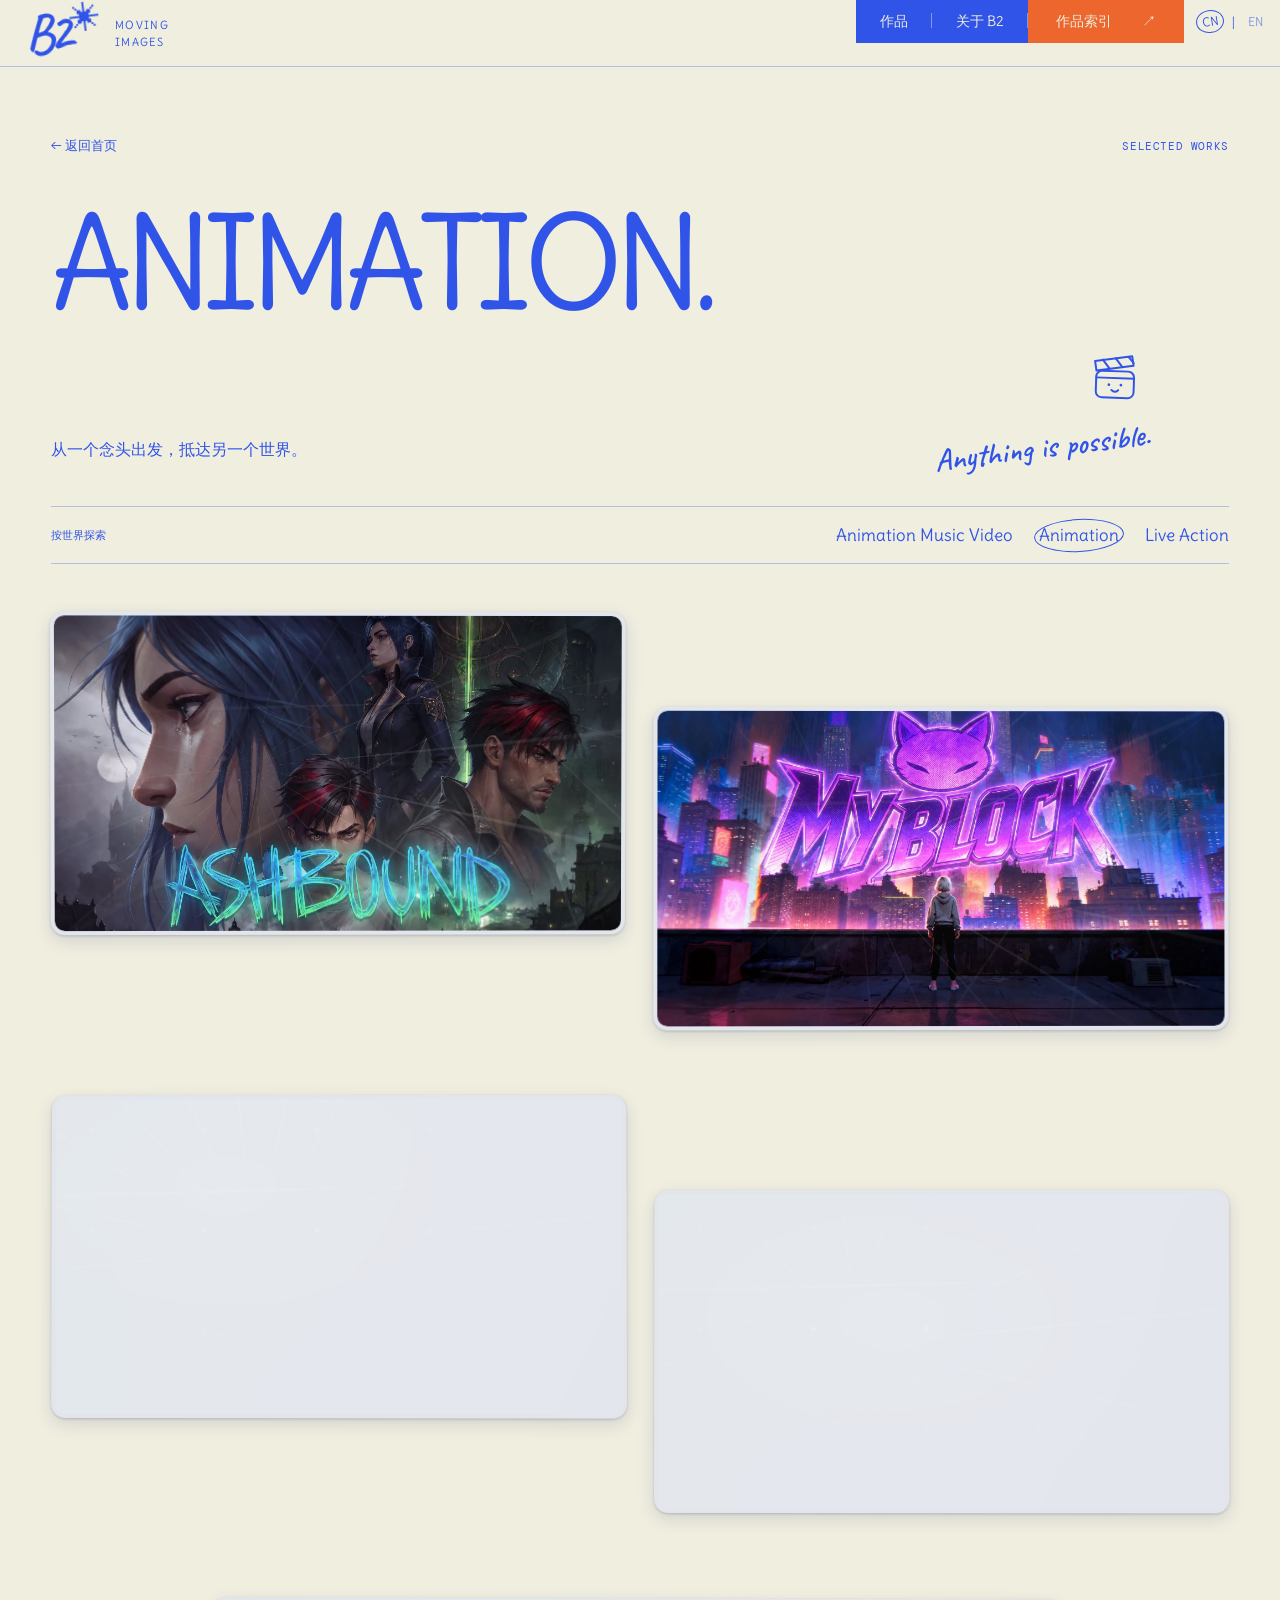
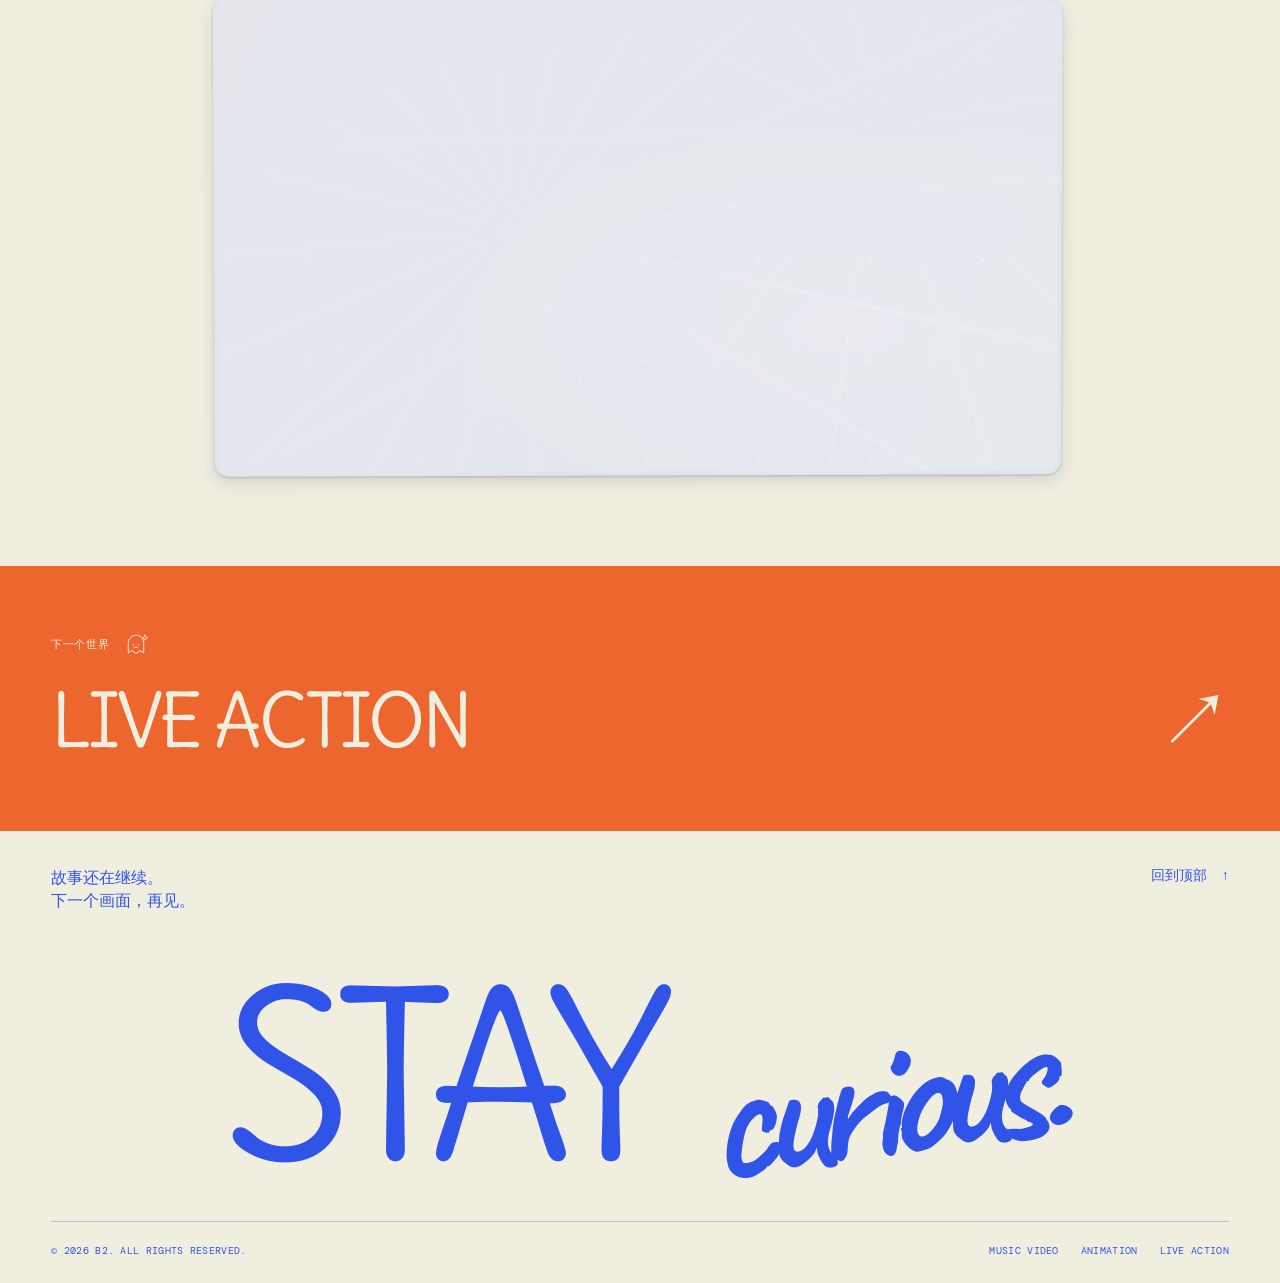
==== animation.html @ 69fdc67d "Publish B2 Design Portfolio" ====
<!doctype html>
<html lang="zh-CN"><head><meta charset="UTF-8"><meta name="viewport" content="width=device-width, initial-scale=1"><script>try{var pending=JSON.parse(sessionStorage.getItem('b2-page-transition'));var normalize=function(p){return p.replace(/\/index(?:\.html)?\/?$/,'/').replace(/\.html$/,'').replace(/\/$/,'')||'/'};if(pending&&Date.now()-pending.at<12000&&normalize(pending.to)===normalize(location.pathname)&&!matchMedia('(prefers-reduced-motion: reduce)').matches)document.documentElement.classList.add('is-entering');sessionStorage.removeItem('b2-page-transition')}catch{}</script><meta name="theme-color" content="#3154e8"><title>Animation — B2 Design Portfolio</title><meta name="description" content="ASHBOUND、MY BLOCK、THE LAST BUN、The Multiverse Hates Me、You Are Hired。B2的动画作品。"><meta property="og:type" content="website"><meta property="og:title" content="Animation — B2 Design Portfolio"><meta property="og:description" content="ASHBOUND、MY BLOCK、THE LAST BUN、The Multiverse Hates Me、You Are Hired。B2的动画作品。"><link rel="icon" href="assets/favicon.svg" type="image/svg+xml"><link rel="preload" href="assets/delius.ttf" as="font" type="font/ttf" crossorigin><link rel="stylesheet" href="styles.css?v=playback"><link rel="stylesheet" href="holo-card.css"><link rel="stylesheet" href="motion.css"><link rel="stylesheet" href="doodles.css"><script src="app.js?v=playback" defer></script><script src="holo-card.js" defer></script><script src="motion.js" defer></script><link rel="canonical" href="https://13726575091lj-ai.github.io/Coffee-Atlas/animation.html"><meta property="og:image" content="https://13726575091lj-ai.github.io/Coffee-Atlas/assets/ashbound.webp"></head><body data-page="animation" id="top"><div class="page-transition" id="page-transition" aria-hidden="true"><div class="transition-brand">B2<b>✳</b></div><div class="transition-inner"><div class="transition-loader"><div class="loaders"><div class="loader" style="--angle:0deg"></div><div class="loader" style="--angle:20deg"></div><div class="loader" style="--angle:40deg"></div><div class="loader" style="--angle:60deg"></div><div class="loader" style="--angle:80deg"></div><div class="loader" style="--angle:100deg"></div><div class="loader" style="--angle:120deg"></div><div class="loader" style="--angle:140deg"></div><div class="loader" style="--angle:160deg"></div><div class="loader" style="--angle:180deg"></div></div><div class="loadersB"><div class="loaderA" style="--angle:0deg"><div class="orbital-ball ball0" style="--delay:0.0s"></div></div><div class="loaderA" style="--angle:20deg"><div class="orbital-ball ball1" style="--delay:-0.2s"></div></div><div class="loaderA" style="--angle:40deg"><div class="orbital-ball ball2" style="--delay:-0.4s"></div></div><div class="loaderA" style="--angle:60deg"><div class="orbital-ball ball3" style="--delay:-0.6s"></div></div><div class="loaderA" style="--angle:80deg"><div class="orbital-ball ball4" style="--delay:-0.8s"></div></div><div class="loaderA" style="--angle:100deg"><div class="orbital-ball ball5" style="--delay:-1.0s"></div></div><div class="loaderA" style="--angle:120deg"><div class="orbital-ball ball6" style="--delay:-1.2s"></div></div><div class="loaderA" style="--angle:140deg"><div class="orbital-ball ball7" style="--delay:-1.4s"></div></div><div class="loaderA" style="--angle:160deg"><div class="orbital-ball ball8" style="--delay:-1.6s"></div></div><div class="loaderA" style="--angle:180deg"><div class="orbital-ball ball9" style="--delay:-1.8s"></div></div></div></div><div><p class="transition-eyebrow">ANOTHER WORLD IS COMING INTO FRAME</p><p class="transition-destination" id="transition-destination">B2</p></div></div><div class="transition-line"></div></div><div id="app"></div><noscript><main style="padding:80px 5%;font:24px sans-serif"><h1>B2</h1><p>Films &amp; Moving Images</p><p>请启用 JavaScript 浏览完整作品集。</p><a href="music-video.html">Animation Music Video</a> · <a href="animation.html">Animation</a> · <a href="live-action.html">Live Action</a></main></noscript></body></html>
---- styles.css ----
@font-face{font-family:Delius;src:url('assets/delius.ttf') format('truetype');font-display:swap}
@font-face{font-family:Caveat;src:url('assets/caveat.ttf') format('truetype');font-weight:600;font-display:swap}
@font-face{font-family:DM Mono;src:url('assets/dm-mono.ttf') format('truetype');font-display:swap}
:root{--blue:#3154e8;--orange:#ed662e;--paper:#f0eedf;--ink:#2345cc;--line:rgba(49,84,232,.3);--round:Delius,'Helvetica Neue',sans-serif;--mono:'DM Mono',monospace;--hand:Caveat,cursive}
*{box-sizing:border-box}html{scroll-behavior:smooth;scroll-padding-top:85px}body{margin:0;background:var(--blue);color:var(--paper);font-family:var(--round);-webkit-font-smoothing:antialiased}body.locked{overflow:hidden}button,a{-webkit-tap-highlight-color:transparent}a{color:inherit;text-decoration:none}button{font:inherit;color:inherit;cursor:pointer;border:0}button:disabled{cursor:default}button,a{touch-action:manipulation}button:focus-visible,a:focus-visible{outline:2px dashed currentColor;outline-offset:6px}button{background:none}::selection{background:var(--orange);color:var(--paper)}img{max-width:100%;display:block}p,h1,h2,h3{margin:0;font-weight:400}svg{display:block}button svg,a svg{pointer-events:none}[hidden]{display:none!important}.skip{position:fixed;top:-100px;left:16px;background:var(--paper);color:var(--blue);padding:15px;z-index:100}.skip:focus{top:12px}.mono{font-family:var(--mono);font-size:11px;letter-spacing:.055em;line-height:1.5}.hand{font-family:var(--hand)}.star{font-family:var(--hand);font-size:48px;line-height:1}.label{display:inline-block;background:var(--orange);padding:4px 10px 5px;transform:rotate(-2deg);font-size:16px;line-height:1.1;color:var(--paper)}.arrow{display:inline-block;font-family:Arial,sans-serif;font-weight:400}.site-header{position:fixed;top:0;left:0;width:100%;height:66px;display:flex;align-items:flex-start;justify-content:space-between;z-index:40;pointer-events:none}.site-header a,.site-header button{pointer-events:auto}.brand{display:flex;align-items:center;gap:11px;padding:5px 0 8px 24px;text-shadow:0 1px 8px #0002}.brand-mark{font-family:var(--hand);font-size:55px;letter-spacing:-6px;line-height:.95;transform:rotate(-7deg)}.brand-mark b{font-size:31px;vertical-align:top;font-weight:400;margin-left:5px}.brand-name{font-size:11px;line-height:1.6;margin:6px 0 0 8px;letter-spacing:.12em}.header-nav{display:flex;align-items:stretch;height:43px;background:var(--blue)}.header-link{padding:13px 24px;font-size:14px;line-height:17px;position:relative}.header-link:after{content:'';position:absolute;right:0;top:13px;height:15px;border-right:1px solid #f0eedf70}.header-link:hover{background:#ffffff12}.index-toggle{background:var(--orange);padding:0 28px;font-size:14px;min-width:142px;display:flex;justify-content:space-between;align-items:center;gap:30px}.index-toggle:hover{background:#d85221}.language{display:flex;gap:8px;background:var(--paper);color:var(--blue);padding:0 12px;align-items:center;font-size:12px}.language button{padding:3px 5px;opacity:.55}.language button.active{border:1px solid var(--blue);border-radius:50%;opacity:1;transform:rotate(-9deg)}.site-header.solid .brand{color:var(--blue);text-shadow:none}.site-header.solid:before{content:'';position:absolute;inset:0 0 auto;height:66px;background:var(--paper);z-index:-1;border-bottom:1px solid var(--line)}
.hero{position:relative;min-height:760px;height:100svh;max-height:1200px;isolation:isolate;overflow:hidden;background:#18222a}.hero-art{position:absolute;inset:0;z-index:-3}.hero-art img{width:100%;height:100%;object-fit:cover;object-position:50% 45%;opacity:0;position:absolute;transition:opacity .7s ease,transform 1.5s ease;transform:scale(1.025)}.hero-art img.active{opacity:1;transform:scale(1)}.hero:after{content:'';position:absolute;inset:0;background:linear-gradient(180deg,#05112144,transparent 25%,#08121a22 55%,#08121ac9),linear-gradient(90deg,#050c1670,transparent 75%);z-index:-1}.hero-topline{position:absolute;top:116px;left:4%;right:4%;display:flex;justify-content:space-between}.hero-topline span:last-child{max-width:150px;text-align:right}.hero h1{font-size:clamp(48px,5.4vw,90px);line-height:1.04;letter-spacing:-.055em;position:absolute;top:34%;left:4%;right:4%;max-width:1140px;text-wrap:balance}.hero h1 .second-line{display:block;margin-left:12%}.hero-scribble{position:absolute;top:58%;right:8%;font-size:41px;line-height:.9;transform:rotate(-9deg);text-align:center}.scribble-line{width:180px;height:14px;margin:4px auto;fill:none;stroke:currentColor;stroke-width:1.5}.hero-bottom{position:absolute;left:4%;right:4%;bottom:38px;display:flex;align-items:flex-end;justify-content:space-between;gap:30px}.scroll-link{display:flex;align-items:center;gap:16px;font-size:11px;letter-spacing:.06em}.scroll-link .scroll-arrow{font-size:31px;font-family:Arial;font-weight:100}.feature-switcher{display:flex;align-items:center;gap:22px}.feature-caption{text-align:right;min-width:150px}.feature-caption .mono{font-size:10px;opacity:.65;margin-bottom:5px}.feature-title{font-size:21px;display:block}.slide-controls{display:flex;gap:8px}.slide-dot{width:45px;height:45px;border:1px solid #f0eedf77;border-radius:50%;font-family:var(--mono);font-size:11px;transition:background .2s,color .2s}.slide-dot:hover,.slide-dot.active{color:var(--blue);background:var(--paper);border-color:var(--paper)}.intro{padding:142px 5% 128px;text-align:center;position:relative;overflow:hidden}.intro h2{font-size:clamp(40px,5.4vw,86px);line-height:1.09;letter-spacing:-.05em;max-width:1150px;margin:44px auto 0}.intro h2 .amp{font-family:var(--hand);font-size:1.25em}.intro .star{margin:38px 0 26px}.intro-copy{font-family:Georgia,'Songti SC',serif;font-size:18px;line-height:1.6;max-width:560px;margin:auto}.intro-copy .english{display:block;font-size:15px;margin-top:14px}.intro-sign{font-family:var(--hand);font-size:37px;transform:rotate(-8deg);margin:24px 0 0}.intro-side{position:absolute;top:58%;left:4%;font-family:var(--mono);font-size:10px;writing-mode:vertical-rl;letter-spacing:.08em;opacity:.65}.intro-side.right{left:auto;right:4%;transform:rotate(180deg)}
.works{background:var(--paper);color:var(--blue);padding:105px 4% 95px}.section-top{display:flex;justify-content:space-between;align-items:flex-start;gap:28px}.section-title{font-size:clamp(56px,7.6vw,120px);line-height:.97;letter-spacing:-.07em}.section-note{font-family:var(--hand);font-size:34px;line-height:1.05;transform:rotate(8deg);margin:20px 3% 0 0;text-align:center}.section-note .arrow{font-size:60px;transform:rotate(25deg);display:block;margin:0 0 0 50px}.work-tabs{border-top:1px solid var(--line);border-bottom:1px solid var(--line);display:flex;align-items:center;justify-content:space-between;margin:55px 0 50px;padding:17px 0;gap:20px}.tabs-label{font-family:var(--mono);font-size:11px}.category-links{display:flex;gap:26px;align-items:center;flex-wrap:wrap}.category-link{font-size:17px;position:relative}.category-link sup{font-family:var(--mono);font-size:9px;vertical-align:super;margin-left:5px}.category-link:hover:after,.category-link.current:after{content:'';position:absolute;left:-5px;right:-5px;top:-5px;bottom:-6px;border:1px solid;border-radius:50%;transform:rotate(-3deg)}.work-grid{display:grid;grid-template-columns:1fr 1fr;gap:70px 28px}.work-card{position:relative}.work-card:nth-child(even){padding-top:105px}.work-card .image-button{padding:0;width:100%;display:block;overflow:hidden;position:relative;aspect-ratio:16/9;isolation:isolate;background:#dcd9ce;text-align:left}.work-card .image-button img{width:100%;height:100%;object-fit:cover;transition:transform .65s cubic-bezier(.2,.7,.2,1),filter .5s}.work-card .image-button:hover img{transform:scale(1.035);filter:brightness(.8)}.image-button:after{content:'↗';font-family:Arial;font-size:29px;position:absolute;bottom:15px;right:15px;width:48px;height:48px;display:grid;place-items:center;color:var(--paper);border:1px solid #f0eedf99;border-radius:50%;opacity:0;transform:translateY(8px);transition:opacity .25s,transform .25s}.image-button:hover:after,.image-button:focus-visible:after{opacity:1;transform:translateY(0)}.card-meta{display:flex;justify-content:space-between;align-items:baseline;gap:10px;margin-top:16px}.card-title{font-size:24px;line-height:1.2;letter-spacing:-.03em}.card-no{font-family:var(--mono);font-size:11px;white-space:nowrap}.card-tag{font-family:var(--mono);font-size:10px;letter-spacing:.035em;margin-top:8px;text-transform:uppercase;opacity:.7}.view-all{display:flex;align-items:center;justify-content:space-between;border-top:1px solid var(--line);border-bottom:1px solid var(--line);padding:25px 0;margin:76px 0 0;font-size:24px}.view-all .arrow{transition:transform .2s}.view-all:hover .arrow{transform:translate(5px,-5px)}.about{padding:110px 4% 105px;display:grid;grid-template-columns:.7fr 1.3fr;gap:7%;position:relative}.about-left{display:flex;flex-direction:column;align-items:flex-start;justify-content:space-between;gap:40px}.about-doodle{font-family:var(--hand);font-size:clamp(100px,20vw,300px);line-height:.7;letter-spacing:-.12em;transform:rotate(-9deg);position:relative;margin:30px 0 45px 10px}.about-doodle span{font-size:.4em;vertical-align:top;display:inline-block;margin-left:18px;transform:rotate(-15deg)}.about-content h2{font-size:clamp(37px,3.8vw,61px);line-height:1.13;letter-spacing:-.04em;max-width:800px}.about-content p{font-family:Georgia,'Songti SC',serif;font-size:17px;line-height:1.85;max-width:540px;margin-top:36px}.about-bottom{border-top:1px solid #f0eedf55;margin-top:36px;padding-top:18px;display:flex;justify-content:space-between;gap:15px;max-width:540px}.site-footer{background:var(--paper);color:var(--blue);padding:35px 4% 24px;overflow:hidden}.footer-top{display:flex;justify-content:space-between;align-items:flex-start;gap:20px}.footer-top p{max-width:280px;font-size:16px;line-height:1.4}.back-top{font-size:14px}.back-top .arrow{margin-left:12px}.footer-word{font-family:var(--round);font-size:clamp(75px,18vw,280px);white-space:nowrap;letter-spacing:-.075em;line-height:1.2;text-align:center;margin:28px 0 5px}.footer-word span{font-family:var(--hand);font-size:.83em;display:inline-block;transform:rotate(-8deg);margin:0 .03em}.footer-bottom{display:flex;justify-content:space-between;gap:20px;border-top:1px solid var(--line);padding-top:20px;font-family:var(--mono);font-size:10px;line-height:1.7;letter-spacing:.03em}.footer-nav{display:flex;gap:22px}
.category-main{background:var(--paper);color:var(--blue);min-height:90vh}.category-hero{padding:137px 4% 44px;position:relative;overflow:hidden}.category-topline{display:flex;justify-content:space-between;align-items:center;margin-bottom:47px}.back-home{font-size:13px}.category-heading{font-size:clamp(62px,10vw,166px);letter-spacing:-.07em;line-height:.97;max-width:95%}.category-heading span{display:block}.category-subline{display:flex;justify-content:space-between;align-items:flex-end;margin-top:30px;gap:25px}.category-subline p{font-family:Georgia,'Songti SC',serif;font-size:16px;line-height:1.5;max-width:420px}.category-scribble{font-family:var(--hand);font-size:31px;transform:rotate(-7deg);padding-right:7%}.category-works{padding:0 4% 90px}.category-works .work-tabs{margin:0 0 48px}.category-works .work-grid{gap:65px 28px}.category-works .work-card:nth-child(even){padding-top:95px}.category-works .work-card:nth-child(5){grid-column:1/3;width:72%;margin:0 auto;padding-top:20px}.category-works.single .work-grid{display:block;max-width:1300px;margin:auto}.category-works.single .card-title{font-size:32px}.next-category{background:var(--orange);padding:66px 4% 70px;color:var(--paper);display:block}.next-category .mono{margin-bottom:22px}.next-category>div:last-child{display:flex;align-items:center;justify-content:space-between;font-size:clamp(36px,5.8vw,90px);line-height:1.1;letter-spacing:-.045em}.next-category .arrow{transition:transform .3s}.next-category:hover .arrow{transform:translate(12px,-12px)}
.index-panel{position:fixed;inset:0;background:var(--blue);z-index:39;overflow:auto;padding:130px 7% 50px;display:flex;flex-direction:column;justify-content:space-between}.index-top{display:flex;justify-content:space-between;gap:20px}.index-list{margin:45px 0 60px}.index-list a{display:flex;justify-content:space-between;align-items:baseline;gap:20px;font-size:clamp(33px,5.6vw,83px);letter-spacing:-.045em;line-height:1.1;border-bottom:1px solid #f0eedf55;padding:23px 0}.index-list a:hover{color:var(--orange)}.index-list sup{font-family:var(--mono);font-size:11px;vertical-align:top;letter-spacing:0}.index-bottom{display:flex;justify-content:space-between;gap:20px}.index-signature{font-family:var(--hand);font-size:40px;transform:rotate(-8deg)}
.project-dialog{padding:0;border:0;width:min(1100px,94vw);max-height:92svh;color:var(--blue);background:var(--paper);overflow:auto}.project-dialog::backdrop{background:#101d53bb;backdrop-filter:blur(9px)}.dialog-close{position:absolute;top:15px;right:15px;background:var(--paper);color:var(--blue);width:43px;height:43px;border-radius:50%;font-size:25px;z-index:2;box-shadow:0 2px 15px #0002}.dialog-video{display:block;width:100%;aspect-ratio:16/9;max-height:68svh;object-fit:contain;background:#0c1024}.dialog-info{padding:27px 30px 31px;display:flex;justify-content:space-between;align-items:flex-end;gap:25px}.dialog-title{font-size:clamp(28px,4vw,48px);letter-spacing:-.04em;line-height:1.1;margin:8px 0 13px}.dialog-status{font-family:var(--mono);font-size:10px;border:1px solid var(--line);border-radius:30px;padding:10px 15px;white-space:nowrap}.dialog-name{font-size:14px}.reveal{animation:appear .7s ease both}@keyframes appear{from{opacity:0;transform:translateY(18px)}to{opacity:1;transform:translateY(0)}}
@media(min-width:1600px){.works,.category-hero,.category-works,.about,.site-footer{padding-left:max(4%,calc((100vw - 1600px)/2));padding-right:max(4%,calc((100vw - 1600px)/2))}.work-grid{gap:80px 40px}}
@media(max-width:900px){.header-link{padding-left:18px;padding-right:18px}.hero{min-height:650px}.hero h1{top:36%;font-size:7.1vw}.hero-scribble{top:60%;font-size:34px}.intro{padding-top:105px;padding-bottom:90px}.intro h2{font-size:6.7vw}.works{padding-top:75px}.category-links{gap:19px}.category-link{font-size:14px}.work-card:nth-child(even){padding-top:65px}.card-title{font-size:20px}.about{gap:6%}.about-content h2{font-size:4.4vw}.category-hero{padding-top:125px}.category-heading{font-size:11vw}.category-scribble{font-size:26px}.category-works .work-card:nth-child(even){padding-top:70px}}
@media(max-width:600px){html{scroll-padding-top:75px}.site-header{height:59px}.brand{padding-left:15px;padding-top:7px;gap:4px}.brand-mark{font-size:46px}.brand-mark b{font-size:26px}.brand-name{font-size:9px;margin-top:3px;margin-left:8px}.header-link{display:none}.header-nav{height:39px}.index-toggle{min-width:105px;font-size:12px;padding:0 14px;gap:22px}.language{font-size:10px;padding:0 6px;gap:3px}.language button{padding:3px}.site-header.solid:before{height:59px}.hero{height:92svh;min-height:650px;max-height:900px}.hero-art img{object-position:58% 50%}.hero-topline{top:90px;left:5%;right:5%;font-size:9px}.hero-topline span:last-child{max-width:125px}.hero h1{left:5%;right:5%;top:32%;font-size:11.6vw;line-height:1.12;letter-spacing:-.05em}.hero h1 .second-line{margin-left:0}.hero-scribble{top:61%;right:8%;font-size:31px}.scribble-line{width:140px}.hero-bottom{left:5%;right:5%;bottom:26px;gap:15px;align-items:flex-end}.scroll-link{font-size:9px;gap:7px;max-width:105px;line-height:1.5}.scroll-link .scroll-arrow{font-size:28px}.feature-switcher{gap:12px;flex-direction:column;align-items:flex-end}.feature-title{font-size:17px}.feature-caption .mono{font-size:8px}.slide-dot{width:34px;height:34px;font-size:9px}.slide-controls{gap:6px}.intro{padding:84px 5% 75px}.intro .label{font-size:13px}.intro h2{font-size:9.3vw;line-height:1.15;margin-top:31px;letter-spacing:-.055em}.intro h2 br{display:none}.intro .star{margin:26px 0 21px}.intro-copy{font-size:15px;max-width:90%}.intro-copy .english{font-size:13px}.intro-sign{font-size:30px}.intro-side{display:none}.works{padding:62px 5%}.section-title{font-size:15vw}.section-note{font-size:24px;margin-top:13px;margin-right:0}.section-note .arrow{font-size:42px;margin-left:20px}.work-tabs{margin:34px 0 30px;padding:15px 0;display:block}.tabs-label{font-size:9px;display:block;margin-bottom:16px}.category-links{gap:17px 16px}.category-link{font-size:12px}.category-link sup{font-size:8px;margin-left:3px}.work-grid{grid-template-columns:1fr;gap:34px}.work-card:nth-child(even){padding-top:0}.card-title{font-size:23px}.card-meta{margin-top:12px}.card-no{font-size:10px}.card-tag{font-size:9px;margin-top:6px}.image-button:after{width:36px;height:36px;font-size:23px;right:10px;bottom:10px;opacity:1;transform:none}.view-all{font-size:19px;margin-top:42px;padding:20px 0}.about{padding:65px 5%;grid-template-columns:1fr;gap:45px}.about-left{flex-direction:row;align-items:center;justify-content:space-between;gap:20px}.about-doodle{font-size:115px;margin:5px 28px 7px 0}.about-content h2{font-size:9vw;line-height:1.15}.about-content p{font-size:15px;margin-top:24px}.about-bottom{margin-top:25px;font-size:9px}.site-footer{padding:27px 5% 23px}.footer-top p{font-size:13px;max-width:210px}.back-top{font-size:11px;white-space:nowrap}.back-top .arrow{margin-left:4px}.footer-word{font-size:17.4vw;margin:32px 0 20px}.footer-bottom{font-size:8px;gap:13px;flex-direction:column}.footer-nav{gap:18px}.category-hero{padding:104px 5% 30px}.category-topline{margin-bottom:32px}.category-topline .mono{font-size:9px}.back-home{font-size:11px}.category-heading{font-size:15.6vw;max-width:100%;line-height:1.02}.category-subline{margin-top:23px;align-items:center;gap:15px}.category-subline p{font-size:13px;max-width:210px;line-height:1.6}.category-scribble{font-size:23px;padding-right:3%;white-space:nowrap}.category-works{padding:0 5% 55px}.category-works .work-tabs{margin-bottom:30px}.category-works .work-grid{gap:35px}.category-works .work-card:nth-child(even){padding-top:0}.category-works .work-card:nth-child(5){grid-column:auto;width:100%;padding:0}.category-works.single .card-title{font-size:26px}.next-category{padding:39px 5% 45px}.next-category .mono{font-size:9px;margin-bottom:19px}.next-category>div:last-child{font-size:9vw;align-items:flex-end;gap:18px}.index-panel{padding:105px 5% 35px}.index-top .mono{font-size:9px}.index-list{margin:40px 0}.index-list a{font-size:10vw;line-height:1.17;padding:25px 0}.index-list a span:first-child{max-width:90%}.index-list sup{font-size:9px}.index-bottom .mono{font-size:8px;max-width:180px}.index-signature{font-size:30px}.dialog-close{width:35px;height:35px;font-size:22px;top:9px;right:9px}.dialog-info{padding:22px 18px;display:block}.dialog-title{font-size:32px}.dialog-status{display:inline-block;margin-top:20px;font-size:9px}.dialog-name{font-size:12px}.dialog-info .mono{font-size:9px}}
.hero-topline span:last-child{max-width:220px}
@media(max-width:600px){.hero-topline span:last-child{max-width:150px}}
@media(prefers-reduced-motion:reduce){html{scroll-behavior:auto}*,*:before,*:after{animation:none!important;transition:none!important}.hero-art img{transform:none!important}}

.dialog-player{position:relative}
.dialog-play{position:absolute;top:50%;left:50%;transform:translate(-50%,-50%);display:flex;align-items:center;gap:10px;padding:13px 20px;border-radius:999px;background:var(--paper);color:var(--blue);box-shadow:0 3px 24px #0006;white-space:nowrap}
.dialog-play[hidden]{display:none}
.dialog-info{flex-wrap:wrap}
.dialog-actions{display:flex;gap:8px;flex-wrap:wrap}
.dialog-actions .dialog-status{display:inline-flex;align-items:center;gap:4px;margin:0;min-height:39px;color:var(--blue);text-decoration:none}
.dialog-actions .dialog-status[aria-pressed="true"]{background:var(--blue);color:var(--paper)}
.dialog-message{flex-basis:100%;font-size:13px;line-height:1.5;margin:0}
@media(max-width:600px){.dialog-actions{margin-top:15px}.dialog-message{margin-top:12px}}
---- holo-card.css ----
/* Bursts foil: intensity .85, silver foil, 4px frame, 14px radius.
   The existing responsive cover widths and 16:9 artwork are retained. */
.holo-stage{position:relative;perspective:1100px;isolation:isolate;z-index:1;user-select:none;-webkit-user-select:none}
.holo-stage:has(.holo-card:is(:hover,:focus-visible)){z-index:4}
.work-card .holo-card{
 --holo-intensity:.85;--holo-glare:.5;--holo-sparkle:.8;
 --holo-x:50%;--holo-y:50%;--holo-level:.28;--holo-rx:0deg;--holo-ry:0deg;--holo-scale:1;
 width:100%;padding:0;border:4px solid #e2e6ec;border-radius:14px;
 background:#e2e6ec;transform-style:preserve-3d;
 transform:rotateX(var(--holo-rx)) rotateY(var(--holo-ry)) scale(var(--holo-scale));
 box-shadow:0 6px 17px #15276622,0 1px 3px #111a3c33;
 transition:box-shadow .3s ease;will-change:auto;
}
.work-card .holo-card.is-interacting{will-change:transform;box-shadow:0 20px 42px #15276640,0 5px 14px #15276630,0 0 20px #cbd8ff80}
.work-card .holo-card img,.work-card .holo-card:hover img{
 position:relative;z-index:0;border-radius:9px;pointer-events:none;-webkit-user-drag:none;transform:none;filter:none;transition:none;
}
.holo-card>span{position:absolute;inset:0;display:block;pointer-events:none;border-radius:10px}
.holo-card .holo-foil{
 z-index:1;opacity:calc(var(--holo-level)*var(--holo-intensity)*.68);
 background-image:repeating-linear-gradient(115deg,#efbaff 0%,#8ecfff 12%,#adffd5 23%,#fff5ab 34%,#ffb3cf 45%,#c4a2ff 56%,#8ecfff 68%,#bcffdf 79%,#fff3ad 90%,#efbaff 100%),radial-gradient(ellipse at var(--holo-x) var(--holo-y),#ffffffd9,transparent 65%);
 background-size:280% 280%,100% 100%;background-position:var(--holo-x) var(--holo-y),center;
 background-blend-mode:overlay;mix-blend-mode:soft-light;
}
.holo-card .holo-bursts{
 z-index:2;opacity:calc(var(--holo-level)*var(--holo-intensity)*.45);
 background-image:repeating-conic-gradient(from 22deg at 35% 48%,#fff0 0deg 8deg,#ffffffc9 8.2deg 8.6deg,#fff0 9deg 18deg),repeating-conic-gradient(from 13deg at 78% 27%,#fff0 0deg 12deg,#fff9 12.2deg 12.6deg,#fff0 13deg 27deg);
 mix-blend-mode:screen;mask-image:radial-gradient(ellipse at var(--holo-x) var(--holo-y),#000 10%,#0009 45%,transparent 85%);
}
.holo-card .holo-sparkles{
 z-index:3;opacity:calc(var(--holo-level)*var(--holo-sparkle)*.9);
 background-image:radial-gradient(ellipse 1px 4px at 19px 23px,#fff 70%,transparent),radial-gradient(ellipse 4px 1px at 19px 23px,#fff 70%,transparent),radial-gradient(circle at 53px 61px,#fff 0 .7px,transparent 1.3px),radial-gradient(circle at 81px 17px,#d8f4ff 0 .5px,transparent 1px);
 background-size:113px 101px,113px 101px,91px 83px,131px 127px;
 background-position:calc(var(--holo-x)/8) calc(var(--holo-y)/8);
 mix-blend-mode:screen;mask-image:radial-gradient(ellipse at var(--holo-x) var(--holo-y),#000 5%,#0008 35%,transparent 75%);
}
.holo-card .holo-glare{
 z-index:4;opacity:calc(var(--holo-level)*var(--holo-glare));
 background:radial-gradient(ellipse farthest-corner at var(--holo-x) var(--holo-y),#fff9 0%,#e2e6ec35 24%,#fff0 66%);
 mix-blend-mode:screen;
}
.holo-card .holo-edge{
 z-index:5;inset:-3px;border-radius:13px;border:1px solid #ffffff88;
 background:conic-gradient(from 130deg at var(--holo-x) var(--holo-y),#ffffff18,#b5ecff,#f6c7ff,#fff9c3,#c9fff0,#d8d0ff,#ffffff18);
 padding:2px;mask:linear-gradient(#fff 0 0) content-box,linear-gradient(#fff 0 0);mask-composite:exclude;
 opacity:calc(.35 + var(--holo-level)*var(--holo-sparkle)*.6);
}
.holo-card.image-button:after{z-index:6;box-shadow:0 2px 15px #0002;background:#11192a22}
.work-card:has(.holo-card:is(:hover,:focus-visible)){z-index:3}
.holo-card:focus-visible{outline:2px dashed var(--blue);outline-offset:7px}
@media(max-width:600px){.work-card .holo-card{border-width:4px}.holo-card .holo-sparkles{background-size:85px 83px,85px 83px,71px 63px,91px 87px}}
@media(prefers-reduced-motion:reduce){.work-card .holo-card{transform:none!important;transition:none;--holo-level:.18!important}.work-card .holo-card.is-interacting{box-shadow:0 6px 17px #15276622}}
---- motion.css ----
.sr-only{position:absolute!important;width:1px;height:1px;padding:0;margin:-1px;overflow:hidden;clip:rect(0,0,0,0);white-space:nowrap;border:0}
/* Cover names are revealed on hover or keyboard focus, above the foil. */
.holo-card .cover-caption{z-index:7;inset:0;padding:6%;display:flex;flex-direction:column;justify-content:flex-end;align-items:flex-start;text-align:left;color:var(--paper);background:linear-gradient(180deg,#0b123800 18%,#09143742 45%,#081133e8 100%);opacity:0;transition:opacity .38s ease}
.cover-category{position:absolute;left:6%;top:7%;padding:5px 8px;background:var(--orange);font-family:var(--mono);font-size:9px;line-height:1.3;letter-spacing:.04em;transform:translateY(-6px) rotate(-3deg);opacity:0;transition:opacity .3s,transform .5s cubic-bezier(.2,.7,.2,1)}
.cover-name{font-family:var(--round);font-size:clamp(24px,3.7vw,62px);line-height:1.04;letter-spacing:-.045em;text-transform:uppercase;max-width:94%;text-wrap:balance}
.title-word{display:inline-block;white-space:nowrap}
.title-letter{display:inline-block;font-style:normal;opacity:0;filter:blur(7px);transform:translate3d(0,18px,0) rotate(5deg);transition:opacity .34s ease,filter .5s ease,transform .55s cubic-bezier(.2,.8,.2,1);transition-delay:0s}
.cover-caption .cover-number{font-family:var(--mono);font-size:10px;letter-spacing:.08em;margin-bottom:13px;opacity:0;transform:translateX(-12px);transition:opacity .4s,transform .5s}
.holo-card:is(:hover,:focus-visible) .cover-caption{opacity:1}
.holo-card:is(:hover,:focus-visible) .cover-category{opacity:1;transform:translateY(0) rotate(-3deg);transition-delay:.1s}
.holo-card:is(:hover,:focus-visible) .cover-number{opacity:.8;transform:none;transition-delay:.08s}
.holo-card:is(:hover,:focus-visible) .title-letter{opacity:1;filter:blur(0);transform:translate3d(0,0,0) rotate(0);transition-delay:calc(var(--letter)*13ms)}
.holo-card.image-button:after{z-index:8;width:34px;height:34px;right:14px;bottom:14px;font-size:20px}
.category-works.single .cover-name{font-size:clamp(32px,6.8vw,100px)}
/* Slow, soft typography and staggered image entrances echo the reference. */
.motion-ready [data-reveal]{opacity:0;filter:blur(5px);transform:translate3d(0,32px,0);transition:opacity .7s ease,filter .8s ease,transform .85s cubic-bezier(.16,1,.3,1);transition-delay:var(--reveal-delay,0ms)}
.motion-ready [data-reveal].is-visible{opacity:1;filter:blur(0);transform:translate3d(0,0,0)}
.motion-word,.category-heading .motion-word{display:inline-block;white-space:nowrap}
.motion-letter{display:inline-block;font:inherit;white-space:pre}
.motion-ready [data-reveal] .motion-letter{opacity:0;filter:blur(7px);transform:translate3d(0,30%,0) rotate(3deg);transition:opacity .5s ease,filter .7s ease,transform .8s cubic-bezier(.16,1,.3,1);transition-delay:0s}
.motion-ready [data-reveal].is-visible .motion-letter{opacity:1;filter:blur(0);transform:none;transition-delay:calc(var(--letter)*16ms)}
/* Adapted from the orbital loader supplied by the user, Uiverse.io / Praashoo7. */
.page-transition{position:fixed;inset:0;z-index:1000;background:var(--blue);color:var(--paper);display:flex;align-items:center;justify-content:center;visibility:hidden;pointer-events:none;transform:translate3d(0,102%,0);overflow:hidden;isolation:isolate;transition:transform .44s cubic-bezier(.76,0,.24,1),visibility 0s .5s}
.page-transition:before{content:'';position:absolute;inset:0;background:radial-gradient(circle at 50% 43%,#263ebc 0%,#3154e800 52%);z-index:-1}
.transition-brand{position:absolute;left:4%;top:26px;font-family:var(--hand);font-size:52px;letter-spacing:-5px;transform:rotate(-8deg)}
.transition-brand b{font-weight:400;color:var(--orange);font-size:28px;vertical-align:top;letter-spacing:0}
.transition-inner{display:flex;flex-direction:column;align-items:center;justify-content:center;gap:35px;padding:50px 20px;text-align:center}
.transition-loader{font-size:16px;width:16em;height:16em;position:relative;display:flex;align-items:center;justify-content:center}
.page-transition .loaders,.page-transition .loadersB{position:absolute;inset:0;display:flex;align-items:center;justify-content:center}
.page-transition .loader{position:absolute;width:1.15em;height:13em;border-radius:50px;background:#223ec2;transform:rotate(var(--angle));box-shadow:inset 3px 2px 7px #12278e50,inset -3px -2px 6px #6781ff44}
.page-transition .loader:after,.page-transition .loader:before{content:'';position:absolute;width:1.15em;border-radius:50px;border:1px solid #6880ff55;background:#3556df;box-shadow:inset 4px 4px 9px #192c9eaa,inset -4px -4px 9px #6a82f766}
.page-transition .loader:after{left:0;top:0;height:5em;mask-image:linear-gradient(to bottom,#000 calc(100% - 48px),transparent 100%)}
.page-transition .loader:before{bottom:0;right:0;height:4.5em;mask-image:linear-gradient(to top,#000 calc(100% - 48px),transparent 100%)}
.page-transition .loaderA{position:absolute;width:1.15em;height:13em;border-radius:50px;transform:rotate(var(--angle))}
.page-transition .orbital-ball{width:1.15em;height:1.15em;border-radius:50%;background:radial-gradient(circle at 28% 24%,#ffb06e 0%,var(--orange) 42%,#bd3c1b 100%);box-shadow:inset 0 -4px 7px #9d291e77,0 3px 7px #12278c88,0 0 9px #ff8b4e33;animation:orbital-move 3.63s ease-in-out infinite;animation-delay:var(--delay)}
.transition-eyebrow{font-family:var(--mono);font-size:10px;letter-spacing:.16em;color:#f0eedfa0;margin-bottom:12px}
.transition-destination{font-family:var(--round);font-size:clamp(24px,3vw,42px);line-height:1.2;letter-spacing:-.03em;max-width:600px;text-transform:uppercase}
.transition-line{position:absolute;bottom:0;left:0;height:4px;width:100%;background:var(--orange);transform:scaleX(0);transform-origin:left}
html.is-leaving .page-transition,html.is-entering .page-transition{visibility:visible;pointer-events:auto;transform:translate3d(0,0,0);transition:transform .44s cubic-bezier(.76,0,.24,1)}
html.is-leaving .transition-line{transform:scaleX(1);transition:transform .82s ease}
html.is-entering .page-transition{transition:none}
html.is-arriving .page-transition{visibility:visible;transform:translate3d(0,-102%,0);transition:transform .58s cubic-bezier(.76,0,.24,1)}
html.is-arriving .transition-line{transform:scaleX(1)}
body.is-navigating{overflow:hidden}
@keyframes orbital-move{0%,100%{transform:translateY(0)}50%{transform:translateY(12em)}}
@media(max-width:600px){.cover-name{font-size:clamp(26px,8.5vw,40px)}.category-works.single .cover-name{font-size:10vw}.cover-category{font-size:8px}.cover-caption .cover-number{font-size:9px;margin-bottom:9px}.transition-loader{font-size:13px}.transition-brand{left:5%;top:20px;font-size:46px}.transition-inner{gap:24px}}
@media(hover:none),(pointer:coarse),(max-width:600px){.holo-card .cover-caption{opacity:1;background:linear-gradient(180deg,#08113300 36%,#081133c9 100%)}.cover-category{opacity:1;transform:rotate(-3deg)}.cover-caption .cover-number{display:none}.title-letter{opacity:1;filter:none;transform:none}.cover-name{font-size:clamp(24px,7vw,34px);max-width:90%}}
@media(prefers-reduced-motion:reduce){.motion-ready [data-reveal],.motion-ready [data-reveal] .motion-letter{opacity:1;filter:none;transform:none;transition:none}.holo-card .title-letter{filter:none;transform:none;transition:none}.holo-card .cover-caption,.cover-category,.cover-number{transition:none}.page-transition{display:none}.page-transition .orbital-ball{animation:none}}
---- doodles.css ----
/* A small family of hand-drawn moving-image companions. */
.doodle{width:32px;height:32px;display:inline-block;vertical-align:middle;flex-shrink:0;overflow:visible;transition:transform .4s cubic-bezier(.2,.8,.2,1)}
.doodle-eye{fill:currentColor;stroke:none}
.doodle-cheek{stroke:var(--orange);stroke-width:3;opacity:.8}
.doodle-eyes{transform-box:fill-box;transform-origin:center;animation:doodle-blink 6.5s ease-in-out infinite}
.doodle--ghost .doodle-eyes{animation-delay:1.7s}
.doodle--planet .doodle-eyes{animation-delay:3.1s}
.clap-lid{transform-origin:10px 23px;transition:transform .4s cubic-bezier(.2,.8,.2,1)}
a:hover .doodle,button:hover .doodle{transform:rotate(-10deg) translateY(-2px)}
a:hover .clap-lid,button:hover .clap-lid,.section-note:hover .clap-lid{transform:rotate(-12deg)}
.brand-mark b{display:inline-block;vertical-align:top;margin-top:2px}
.brand-mark b .doodle{width:27px;height:27px;stroke-width:2.6}
.slide-dot{display:grid;place-items:center;padding:7px}
.slide-dot .doodle{width:25px;height:25px;stroke-width:2.6}
.slide-dot.active .doodle{transform:rotate(-7deg)}
.hero-scribble .dream-buddy{position:absolute;width:63px;height:63px;left:-48px;top:-33px;transform:rotate(-12deg);animation:doodle-drift 6s ease-in-out infinite}
.intro .star{display:flex;justify-content:center}
.intro-mascot{width:72px;height:72px;transform:rotate(9deg)}
.intro .star:hover .intro-mascot{transform:rotate(-11deg) scale(1.1)}
.section-note>.doodle{display:block;width:64px;height:64px;margin:0 auto 15px;transform:rotate(-10deg)}
.section-note .arrow{font-size:42px;margin-top:10px}
.about-doodle span .doodle{width:95px;height:95px;transform:rotate(12deg)}
.menu-category{display:flex;align-items:center;gap:22px;max-width:90%}
.index-list .menu-category .doodle{width:48px;height:48px}
.index-list .menu-category>span{max-width:none}
.category-scribble{display:flex;flex-direction:column;align-items:flex-end;gap:12px}
.category-scribble>.doodle{width:55px;height:55px;transform:rotate(9deg)}
.category-scribble:hover>.doodle{transform:rotate(-8deg) translateY(-4px)}
.next-category>.mono{display:flex;gap:14px;align-items:center}
.next-category .mono .doodle{width:26px;height:26px}
@keyframes doodle-blink{0%,90%,96%,100%{transform:scaleY(1)}93%{transform:scaleY(.12)}}
@keyframes doodle-drift{0%,100%{transform:translateY(0) rotate(-12deg)}50%{transform:translateY(-8px) rotate(-3deg)}}
@media(max-width:900px){.category-links{gap:20px}.category-link{font-size:14px}}
@media(max-width:600px){.brand-mark b .doodle{width:23px;height:23px}.brand-mark b{margin-top:0}.slide-dot{padding:5px}.slide-dot .doodle{width:21px;height:21px}.hero-scribble .dream-buddy{width:48px;height:48px;left:-34px;top:-36px}.intro-mascot{width:58px;height:58px}.section-note>.doodle{width:47px;height:47px;margin-bottom:10px}.section-note .arrow{font-size:32px}.about-doodle span .doodle{width:48px;height:48px}.category-scribble{gap:8px}.category-scribble>.doodle{width:37px;height:37px}.index-list .menu-category .doodle{width:30px;height:30px}.menu-category{gap:12px}.category-links{gap:15px}.category-link{font-size:12px}}
@media(prefers-reduced-motion:reduce){.doodle-eyes,.hero-scribble .dream-buddy{animation:none}.doodle,.clap-lid{transition:none}}

/* Restore the original static asterisk ornament. */
.hero-scribble .dream-symbol{position:absolute;left:-38px;top:-24px;font-family:var(--hand);font-size:46px;line-height:1;animation:none;transition:none}
@media(max-width:600px){.hero-scribble .dream-symbol{left:-29px;top:-20px;font-size:35px}}
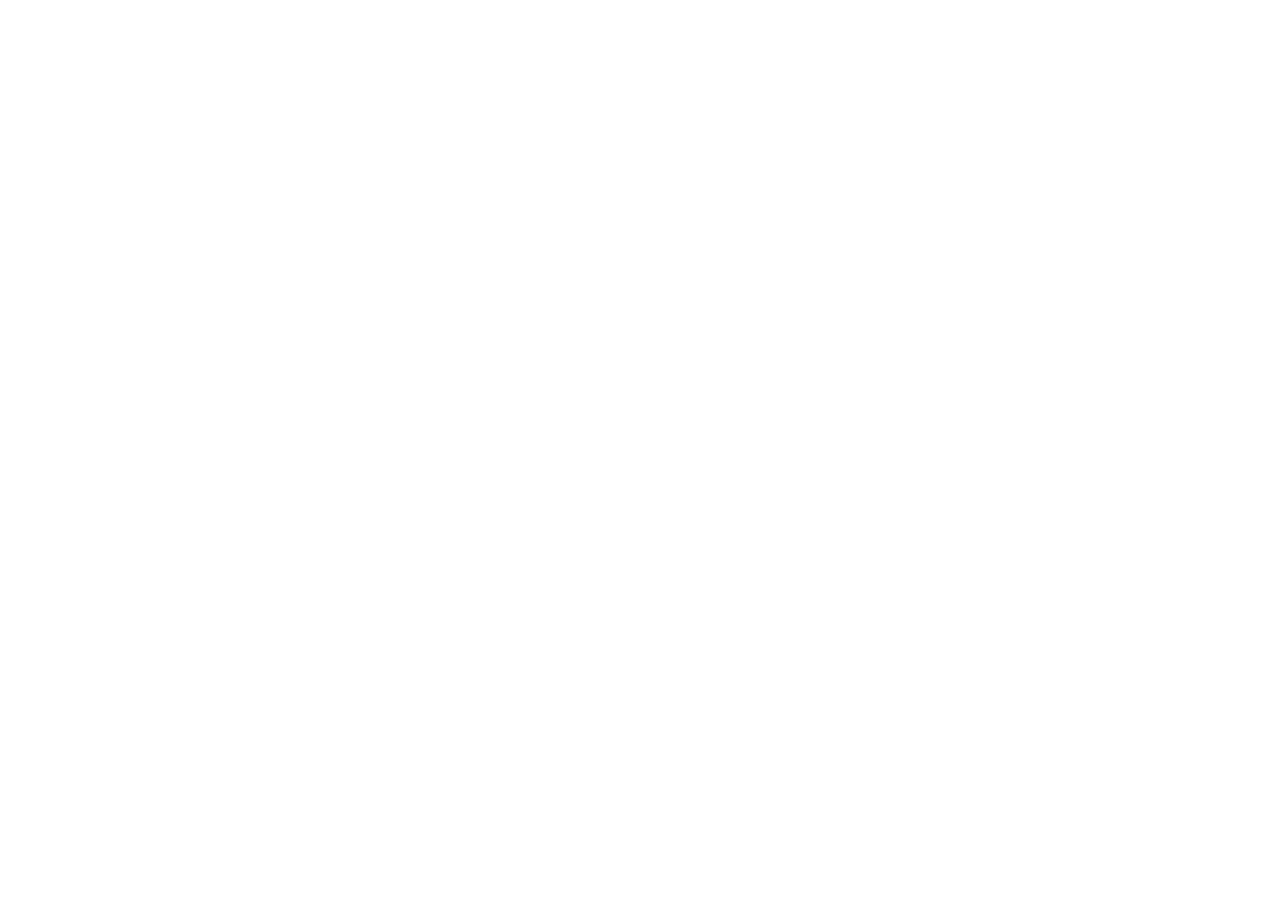
==== commit efa6bb85: "Redirect legacy site to B2 Design Portfolio" ====
--- a/animation.html
+++ b/animation.html
@@ -1,2 +1,10 @@
 <!doctype html>
-<html lang="zh-CN"><head><meta charset="UTF-8"><meta name="viewport" content="width=device-width, initial-scale=1"><script>try{var pending=JSON.parse(sessionStorage.getItem('b2-page-transition'));var normalize=function(p){return p.replace(/\/index(?:\.html)?\/?$/,'/').replace(/\.html$/,'').replace(/\/$/,'')||'/'};if(pending&&Date.now()-pending.at<12000&&normalize(pending.to)===normalize(location.pathname)&&!matchMedia('(prefers-reduced-motion: reduce)').matches)document.documentElement.classList.add('is-entering');sessionStorage.removeItem('b2-page-transition')}catch{}</script><meta name="theme-color" content="#3154e8"><title>Animation — B2 Design Portfolio</title><meta name="description" content="ASHBOUND、MY BLOCK、THE LAST BUN、The Multiverse Hates Me、You Are Hired。B2的动画作品。"><meta property="og:type" content="website"><meta property="og:title" content="Animation — B2 Design Portfolio"><meta property="og:description" content="ASHBOUND、MY BLOCK、THE LAST BUN、The Multiverse Hates Me、You Are Hired。B2的动画作品。"><link rel="icon" href="assets/favicon.svg" type="image/svg+xml"><link rel="preload" href="assets/delius.ttf" as="font" type="font/ttf" crossorigin><link rel="stylesheet" href="styles.css?v=playback"><link rel="stylesheet" href="holo-card.css"><link rel="stylesheet" href="motion.css"><link rel="stylesheet" href="doodles.css"><script src="app.js?v=playback" defer></script><script src="holo-card.js" defer></script><script src="motion.js" defer></script><link rel="canonical" href="https://13726575091lj-ai.github.io/Coffee-Atlas/animation.html"><meta property="og:image" content="https://13726575091lj-ai.github.io/Coffee-Atlas/assets/ashbound.webp"></head><body data-page="animation" id="top"><div class="page-transition" id="page-transition" aria-hidden="true"><div class="transition-brand">B2<b>✳</b></div><div class="transition-inner"><div class="transition-loader"><div class="loaders"><div class="loader" style="--angle:0deg"></div><div class="loader" style="--angle:20deg"></div><div class="loader" style="--angle:40deg"></div><div class="loader" style="--angle:60deg"></div><div class="loader" style="--angle:80deg"></div><div class="loader" style="--angle:100deg"></div><div class="loader" style="--angle:120deg"></div><div class="loader" style="--angle:140deg"></div><div class="loader" style="--angle:160deg"></div><div class="loader" style="--angle:180deg"></div></div><div class="loadersB"><div class="loaderA" style="--angle:0deg"><div class="orbital-ball ball0" style="--delay:0.0s"></div></div><div class="loaderA" style="--angle:20deg"><div class="orbital-ball ball1" style="--delay:-0.2s"></div></div><div class="loaderA" style="--angle:40deg"><div class="orbital-ball ball2" style="--delay:-0.4s"></div></div><div class="loaderA" style="--angle:60deg"><div class="orbital-ball ball3" style="--delay:-0.6s"></div></div><div class="loaderA" style="--angle:80deg"><div class="orbital-ball ball4" style="--delay:-0.8s"></div></div><div class="loaderA" style="--angle:100deg"><div class="orbital-ball ball5" style="--delay:-1.0s"></div></div><div class="loaderA" style="--angle:120deg"><div class="orbital-ball ball6" style="--delay:-1.2s"></div></div><div class="loaderA" style="--angle:140deg"><div class="orbital-ball ball7" style="--delay:-1.4s"></div></div><div class="loaderA" style="--angle:160deg"><div class="orbital-ball ball8" style="--delay:-1.6s"></div></div><div class="loaderA" style="--angle:180deg"><div class="orbital-ball ball9" style="--delay:-1.8s"></div></div></div></div><div><p class="transition-eyebrow">ANOTHER WORLD IS COMING INTO FRAME</p><p class="transition-destination" id="transition-destination">B2</p></div></div><div class="transition-line"></div></div><div id="app"></div><noscript><main style="padding:80px 5%;font:24px sans-serif"><h1>B2</h1><p>Films &amp; Moving Images</p><p>请启用 JavaScript 浏览完整作品集。</p><a href="music-video.html">Animation Music Video</a> · <a href="animation.html">Animation</a> · <a href="live-action.html">Live Action</a></main></noscript></body></html>+<html lang="zh-CN">
+<meta charset="utf-8">
+<meta name="viewport" content="width=device-width, initial-scale=1">
+<title>B2 Design Portfolio</title>
+<link rel="canonical" href="https://13726575091lj-ai.github.io/b2-design-portfolio/animation.html">
+<meta http-equiv="refresh" content="0;url=https://13726575091lj-ai.github.io/b2-design-portfolio/animation.html">
+<script>location.replace("https://13726575091lj-ai.github.io/b2-design-portfolio/animation.html" + location.search + location.hash);</script>
+<p><a href="https://13726575091lj-ai.github.io/b2-design-portfolio/animation.html">打开 B2 Design Portfolio</a></p>
+</html>
